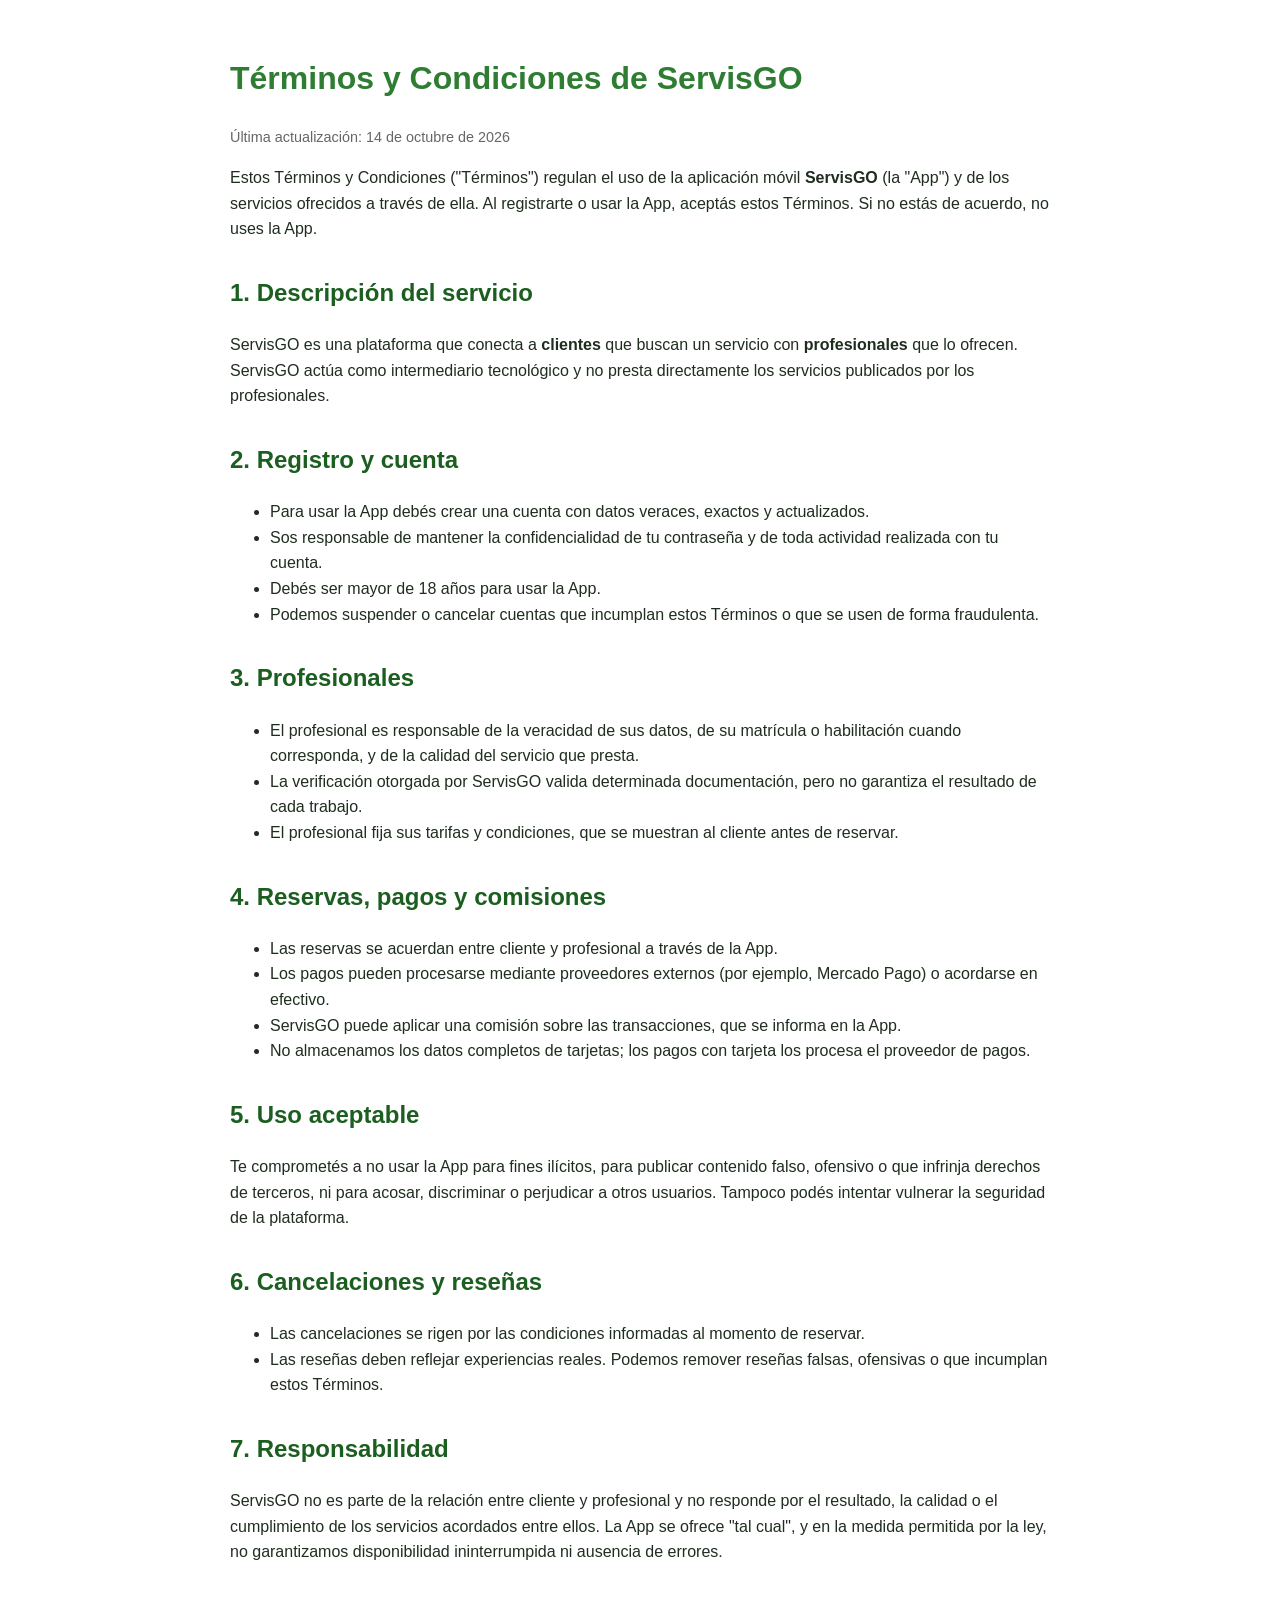
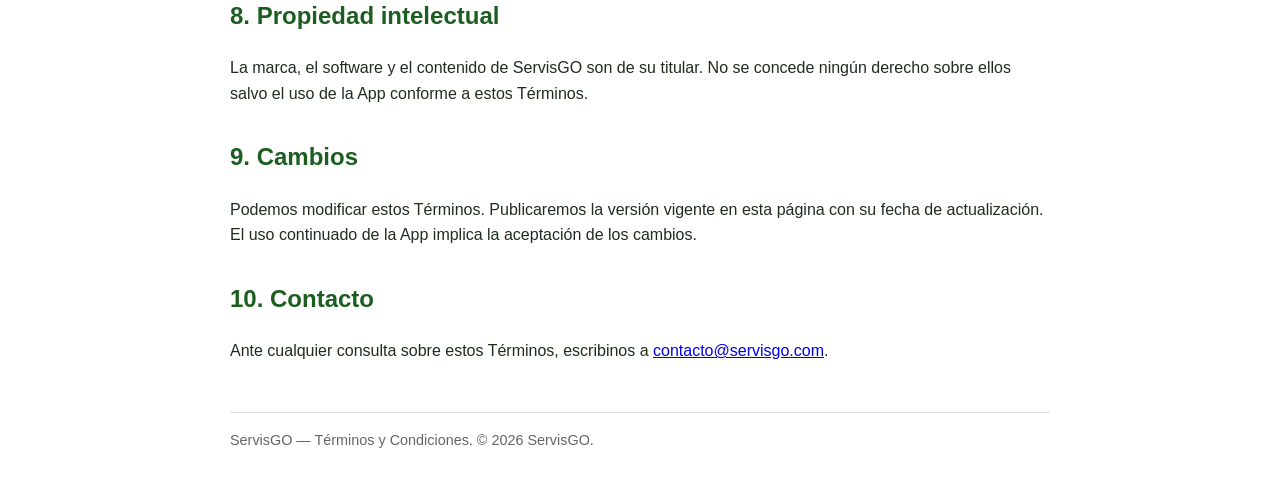
==== terminos.html @ 1ccfa01f "Agrega terminos y condiciones de ServisGO" ====
<!DOCTYPE html>
<html lang="es">
<head>
  <meta charset="utf-8">
  <meta name="viewport" content="width=device-width, initial-scale=1">
  <title>Términos y Condiciones — ServisGO</title>
  <style>
    body { font-family: -apple-system, Segoe UI, Roboto, Helvetica, Arial, sans-serif; max-width: 820px; margin: 0 auto; padding: 32px 20px; color: #1f2d1f; line-height: 1.6; }
    h1 { color: #2E7D32; }
    h2 { color: #1B5E20; margin-top: 32px; }
    .fecha { color: #666; font-size: 0.9em; }
    footer { margin-top: 48px; border-top: 1px solid #ddd; padding-top: 16px; font-size: 0.9em; color: #666; }
  </style>
</head>
<body>
  <h1>Términos y Condiciones de ServisGO</h1>
  <p class="fecha">Última actualización: 14 de octubre de 2026</p>

  <p>Estos Términos y Condiciones ("Términos") regulan el uso de la aplicación móvil <strong>ServisGO</strong> (la "App") y de los servicios ofrecidos a través de ella. Al registrarte o usar la App, aceptás estos Términos. Si no estás de acuerdo, no uses la App.</p>

  <h2>1. Descripción del servicio</h2>
  <p>ServisGO es una plataforma que conecta a <strong>clientes</strong> que buscan un servicio con <strong>profesionales</strong> que lo ofrecen. ServisGO actúa como intermediario tecnológico y no presta directamente los servicios publicados por los profesionales.</p>

  <h2>2. Registro y cuenta</h2>
  <ul>
    <li>Para usar la App debés crear una cuenta con datos veraces, exactos y actualizados.</li>
    <li>Sos responsable de mantener la confidencialidad de tu contraseña y de toda actividad realizada con tu cuenta.</li>
    <li>Debés ser mayor de 18 años para usar la App.</li>
    <li>Podemos suspender o cancelar cuentas que incumplan estos Términos o que se usen de forma fraudulenta.</li>
  </ul>

  <h2>3. Profesionales</h2>
  <ul>
    <li>El profesional es responsable de la veracidad de sus datos, de su matrícula o habilitación cuando corresponda, y de la calidad del servicio que presta.</li>
    <li>La verificación otorgada por ServisGO valida determinada documentación, pero no garantiza el resultado de cada trabajo.</li>
    <li>El profesional fija sus tarifas y condiciones, que se muestran al cliente antes de reservar.</li>
  </ul>

  <h2>4. Reservas, pagos y comisiones</h2>
  <ul>
    <li>Las reservas se acuerdan entre cliente y profesional a través de la App.</li>
    <li>Los pagos pueden procesarse mediante proveedores externos (por ejemplo, Mercado Pago) o acordarse en efectivo.</li>
    <li>ServisGO puede aplicar una comisión sobre las transacciones, que se informa en la App.</li>
    <li>No almacenamos los datos completos de tarjetas; los pagos con tarjeta los procesa el proveedor de pagos.</li>
  </ul>

  <h2>5. Uso aceptable</h2>
  <p>Te comprometés a no usar la App para fines ilícitos, para publicar contenido falso, ofensivo o que infrinja derechos de terceros, ni para acosar, discriminar o perjudicar a otros usuarios. Tampoco podés intentar vulnerar la seguridad de la plataforma.</p>

  <h2>6. Cancelaciones y reseñas</h2>
  <ul>
    <li>Las cancelaciones se rigen por las condiciones informadas al momento de reservar.</li>
    <li>Las reseñas deben reflejar experiencias reales. Podemos remover reseñas falsas, ofensivas o que incumplan estos Términos.</li>
  </ul>

  <h2>7. Responsabilidad</h2>
  <p>ServisGO no es parte de la relación entre cliente y profesional y no responde por el resultado, la calidad o el cumplimiento de los servicios acordados entre ellos. La App se ofrece "tal cual", y en la medida permitida por la ley, no garantizamos disponibilidad ininterrumpida ni ausencia de errores.</p>

  <h2>8. Propiedad intelectual</h2>
  <p>La marca, el software y el contenido de ServisGO son de su titular. No se concede ningún derecho sobre ellos salvo el uso de la App conforme a estos Términos.</p>

  <h2>9. Cambios</h2>
  <p>Podemos modificar estos Términos. Publicaremos la versión vigente en esta página con su fecha de actualización. El uso continuado de la App implica la aceptación de los cambios.</p>

  <h2>10. Contacto</h2>
  <p>Ante cualquier consulta sobre estos Términos, escribinos a <a href="mailto:contacto@servisgo.com">contacto@servisgo.com</a>.</p>

  <footer>
    ServisGO — Términos y Condiciones. © 2026 ServisGO.
  </footer>
</body>
</html>
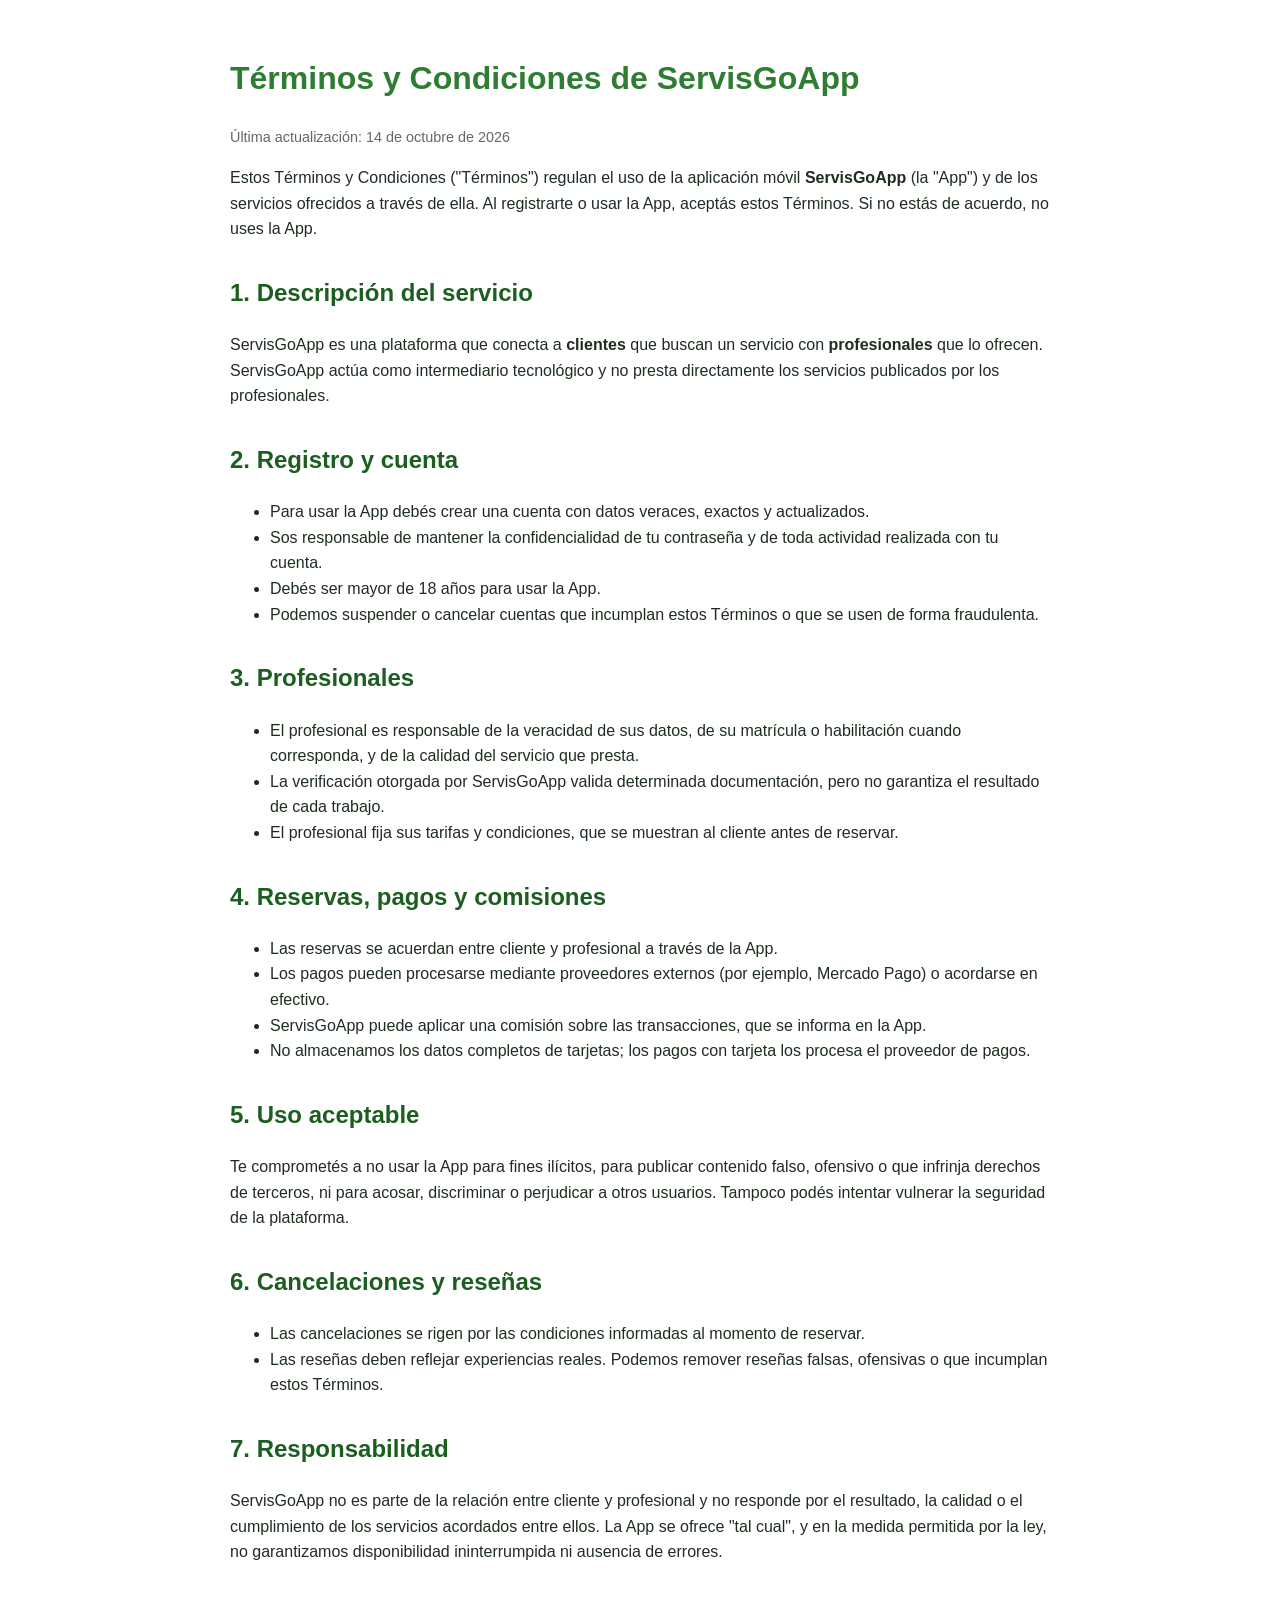
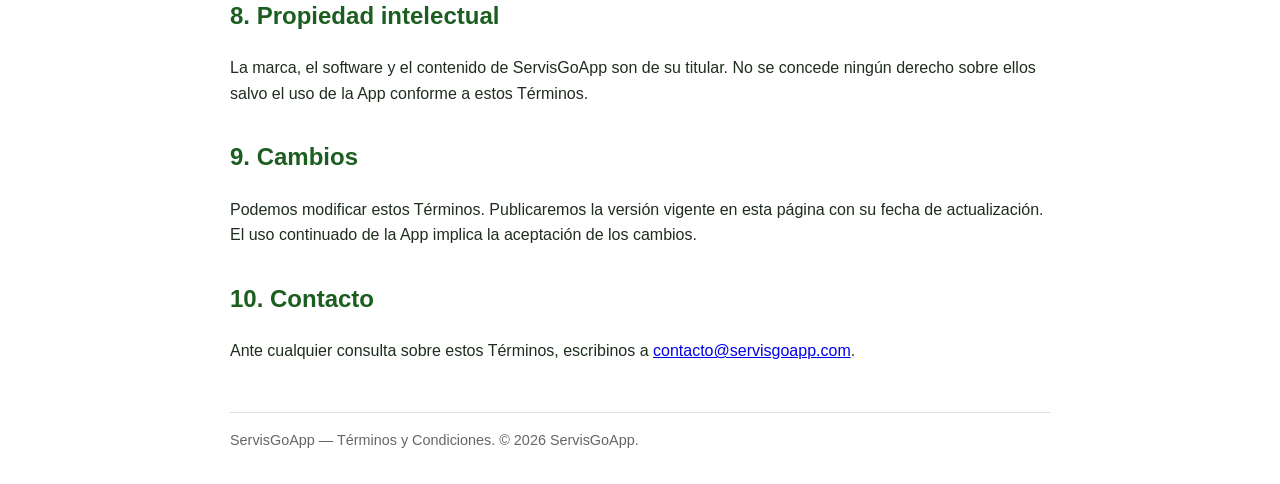
==== commit a34b8118: "Renombrar marca a ServisGoApp en privacidad y terminos" ====
--- a/terminos.html
+++ b/terminos.html
@@ -3,7 +3,7 @@
 <head>
   <meta charset="utf-8">
   <meta name="viewport" content="width=device-width, initial-scale=1">
-  <title>Términos y Condiciones — ServisGO</title>
+  <title>Términos y Condiciones — ServisGoApp</title>
   <style>
     body { font-family: -apple-system, Segoe UI, Roboto, Helvetica, Arial, sans-serif; max-width: 820px; margin: 0 auto; padding: 32px 20px; color: #1f2d1f; line-height: 1.6; }
     h1 { color: #2E7D32; }
@@ -13,13 +13,13 @@
   </style>
 </head>
 <body>
-  <h1>Términos y Condiciones de ServisGO</h1>
+  <h1>Términos y Condiciones de ServisGoApp</h1>
   <p class="fecha">Última actualización: 14 de octubre de 2026</p>
 
-  <p>Estos Términos y Condiciones ("Términos") regulan el uso de la aplicación móvil <strong>ServisGO</strong> (la "App") y de los servicios ofrecidos a través de ella. Al registrarte o usar la App, aceptás estos Términos. Si no estás de acuerdo, no uses la App.</p>
+  <p>Estos Términos y Condiciones ("Términos") regulan el uso de la aplicación móvil <strong>ServisGoApp</strong> (la "App") y de los servicios ofrecidos a través de ella. Al registrarte o usar la App, aceptás estos Términos. Si no estás de acuerdo, no uses la App.</p>
 
   <h2>1. Descripción del servicio</h2>
-  <p>ServisGO es una plataforma que conecta a <strong>clientes</strong> que buscan un servicio con <strong>profesionales</strong> que lo ofrecen. ServisGO actúa como intermediario tecnológico y no presta directamente los servicios publicados por los profesionales.</p>
+  <p>ServisGoApp es una plataforma que conecta a <strong>clientes</strong> que buscan un servicio con <strong>profesionales</strong> que lo ofrecen. ServisGoApp actúa como intermediario tecnológico y no presta directamente los servicios publicados por los profesionales.</p>
 
   <h2>2. Registro y cuenta</h2>
   <ul>
@@ -32,7 +32,7 @@
   <h2>3. Profesionales</h2>
   <ul>
     <li>El profesional es responsable de la veracidad de sus datos, de su matrícula o habilitación cuando corresponda, y de la calidad del servicio que presta.</li>
-    <li>La verificación otorgada por ServisGO valida determinada documentación, pero no garantiza el resultado de cada trabajo.</li>
+    <li>La verificación otorgada por ServisGoApp valida determinada documentación, pero no garantiza el resultado de cada trabajo.</li>
     <li>El profesional fija sus tarifas y condiciones, que se muestran al cliente antes de reservar.</li>
   </ul>
 
@@ -40,7 +40,7 @@
   <ul>
     <li>Las reservas se acuerdan entre cliente y profesional a través de la App.</li>
     <li>Los pagos pueden procesarse mediante proveedores externos (por ejemplo, Mercado Pago) o acordarse en efectivo.</li>
-    <li>ServisGO puede aplicar una comisión sobre las transacciones, que se informa en la App.</li>
+    <li>ServisGoApp puede aplicar una comisión sobre las transacciones, que se informa en la App.</li>
     <li>No almacenamos los datos completos de tarjetas; los pagos con tarjeta los procesa el proveedor de pagos.</li>
   </ul>
 
@@ -54,19 +54,19 @@
   </ul>
 
   <h2>7. Responsabilidad</h2>
-  <p>ServisGO no es parte de la relación entre cliente y profesional y no responde por el resultado, la calidad o el cumplimiento de los servicios acordados entre ellos. La App se ofrece "tal cual", y en la medida permitida por la ley, no garantizamos disponibilidad ininterrumpida ni ausencia de errores.</p>
+  <p>ServisGoApp no es parte de la relación entre cliente y profesional y no responde por el resultado, la calidad o el cumplimiento de los servicios acordados entre ellos. La App se ofrece "tal cual", y en la medida permitida por la ley, no garantizamos disponibilidad ininterrumpida ni ausencia de errores.</p>
 
   <h2>8. Propiedad intelectual</h2>
-  <p>La marca, el software y el contenido de ServisGO son de su titular. No se concede ningún derecho sobre ellos salvo el uso de la App conforme a estos Términos.</p>
+  <p>La marca, el software y el contenido de ServisGoApp son de su titular. No se concede ningún derecho sobre ellos salvo el uso de la App conforme a estos Términos.</p>
 
   <h2>9. Cambios</h2>
   <p>Podemos modificar estos Términos. Publicaremos la versión vigente en esta página con su fecha de actualización. El uso continuado de la App implica la aceptación de los cambios.</p>
 
   <h2>10. Contacto</h2>
-  <p>Ante cualquier consulta sobre estos Términos, escribinos a <a href="mailto:contacto@servisgo.com">contacto@servisgo.com</a>.</p>
+  <p>Ante cualquier consulta sobre estos Términos, escribinos a <a href="mailto:contacto@servisgoapp.com">contacto@servisgoapp.com</a>.</p>
 
   <footer>
-    ServisGO — Términos y Condiciones. © 2026 ServisGO.
+    ServisGoApp — Términos y Condiciones. © 2026 ServisGoApp.
   </footer>
 </body>
 </html>
